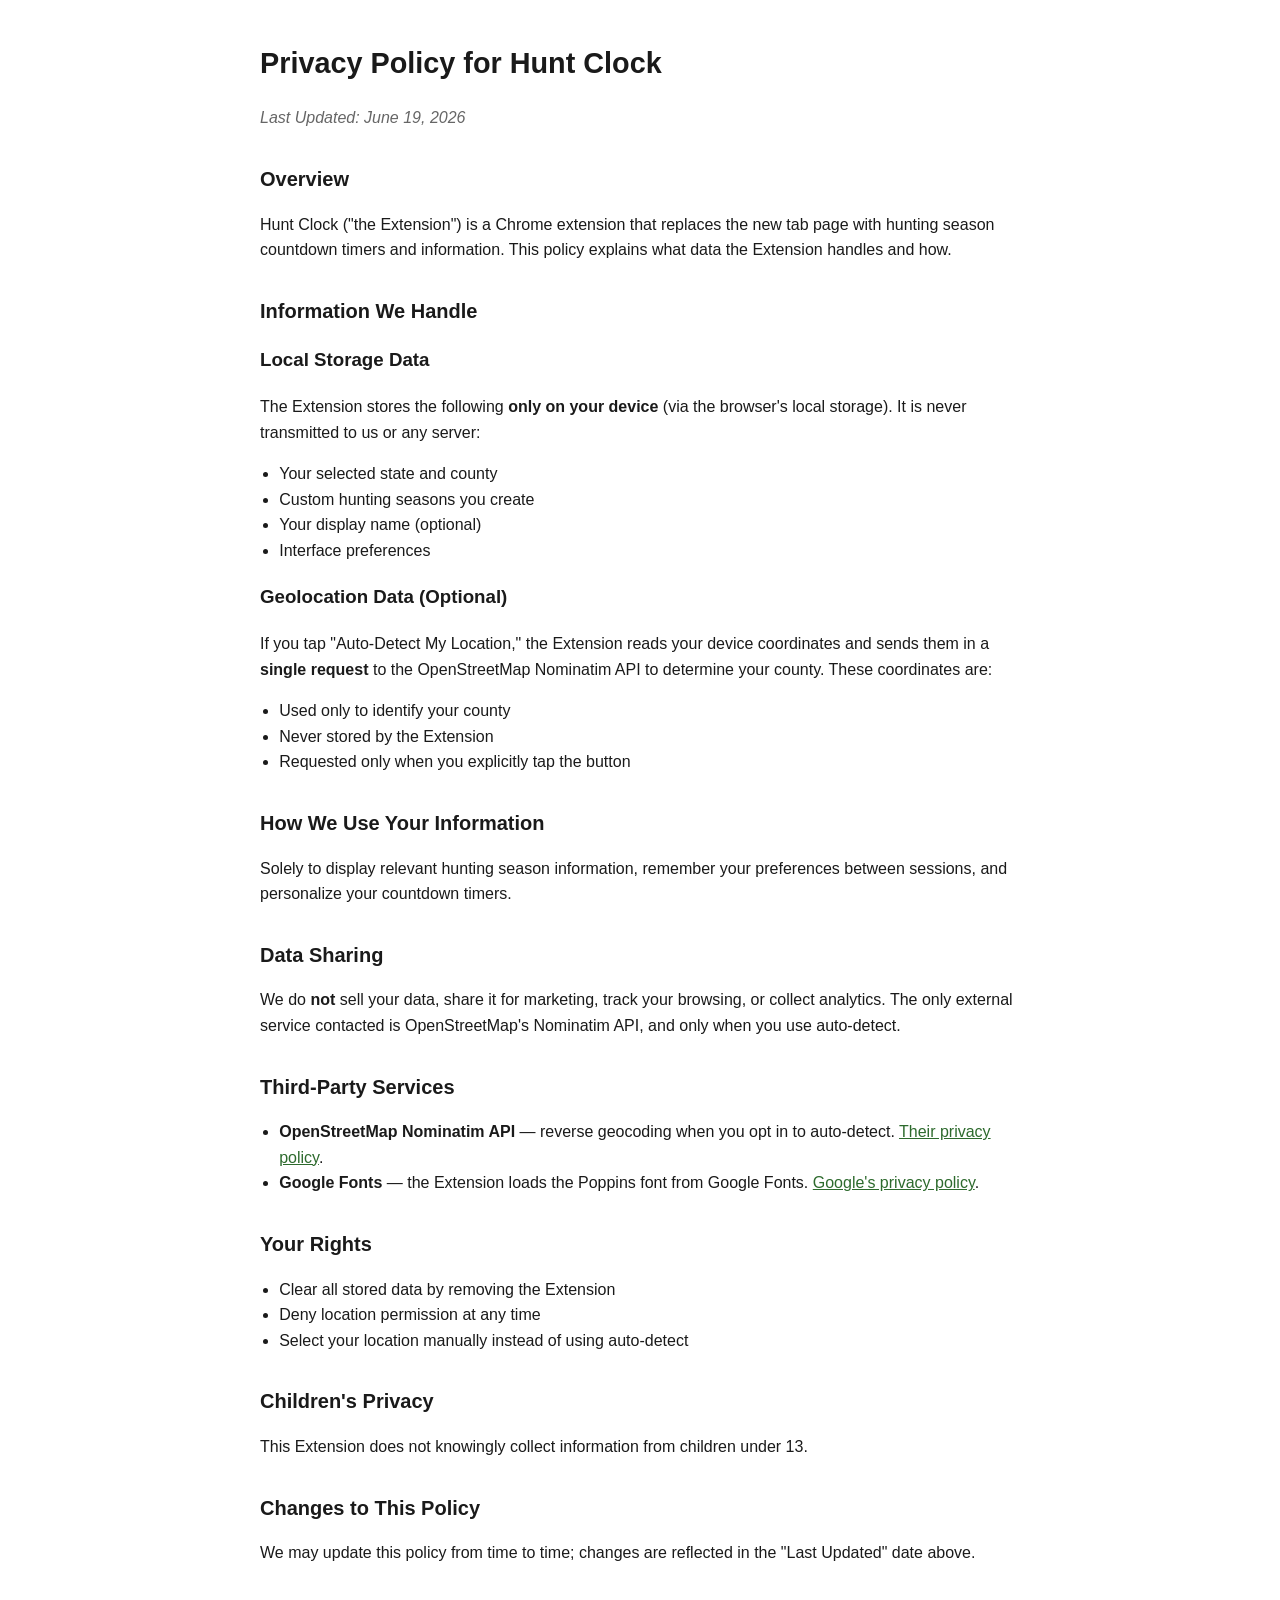
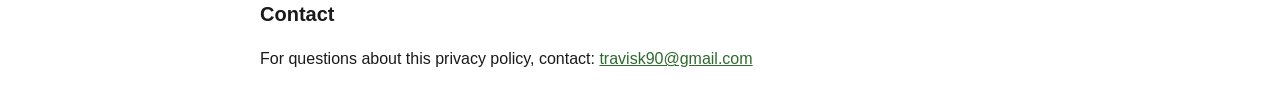
==== privacy-policy.html @ fb841e46 "Prep for Chrome Web Store: rebrand to Hunt Clock, fix manifest permissions, remove login modal, add " ====
<!DOCTYPE html>
<html lang="en">
<head>
  <meta charset="UTF-8">
  <meta name="viewport" content="width=device-width, initial-scale=1.0">
  <title>Privacy Policy — Hunt Clock</title>
  <style>
    body { max-width: 760px; margin: 40px auto; padding: 0 20px; font-family: -apple-system, BlinkMacSystemFont, "Segoe UI", Roboto, sans-serif; line-height: 1.6; color: #1a1a1a; }
    h1 { font-size: 1.8rem; }
    h2 { font-size: 1.25rem; margin-top: 2rem; }
    .updated { color: #666; font-style: italic; }
    a { color: #2d6a2d; }
    ul { padding-left: 1.2rem; }
  </style>
</head>
<body>
  <h1>Privacy Policy for Hunt Clock</h1>
  <p class="updated">Last Updated: June 19, 2026</p>

  <h2>Overview</h2>
  <p>Hunt Clock ("the Extension") is a Chrome extension that replaces the new tab page with hunting season countdown timers and information. This policy explains what data the Extension handles and how.</p>

  <h2>Information We Handle</h2>
  <h3>Local Storage Data</h3>
  <p>The Extension stores the following <strong>only on your device</strong> (via the browser's local storage). It is never transmitted to us or any server:</p>
  <ul>
    <li>Your selected state and county</li>
    <li>Custom hunting seasons you create</li>
    <li>Your display name (optional)</li>
    <li>Interface preferences</li>
  </ul>

  <h3>Geolocation Data (Optional)</h3>
  <p>If you tap "Auto-Detect My Location," the Extension reads your device coordinates and sends them in a <strong>single request</strong> to the OpenStreetMap Nominatim API to determine your county. These coordinates are:</p>
  <ul>
    <li>Used only to identify your county</li>
    <li>Never stored by the Extension</li>
    <li>Requested only when you explicitly tap the button</li>
  </ul>

  <h2>How We Use Your Information</h2>
  <p>Solely to display relevant hunting season information, remember your preferences between sessions, and personalize your countdown timers.</p>

  <h2>Data Sharing</h2>
  <p>We do <strong>not</strong> sell your data, share it for marketing, track your browsing, or collect analytics. The only external service contacted is OpenStreetMap's Nominatim API, and only when you use auto-detect.</p>

  <h2>Third-Party Services</h2>
  <ul>
    <li><strong>OpenStreetMap Nominatim API</strong> — reverse geocoding when you opt in to auto-detect. <a href="https://osmfoundation.org/wiki/Privacy_Policy">Their privacy policy</a>.</li>
    <li><strong>Google Fonts</strong> — the Extension loads the Poppins font from Google Fonts. <a href="https://policies.google.com/privacy">Google's privacy policy</a>.</li>
  </ul>

  <h2>Your Rights</h2>
  <ul>
    <li>Clear all stored data by removing the Extension</li>
    <li>Deny location permission at any time</li>
    <li>Select your location manually instead of using auto-detect</li>
  </ul>

  <h2>Children's Privacy</h2>
  <p>This Extension does not knowingly collect information from children under 13.</p>

  <h2>Changes to This Policy</h2>
  <p>We may update this policy from time to time; changes are reflected in the "Last Updated" date above.</p>

  <h2>Contact</h2>
  <p>For questions about this privacy policy, contact: <a href="mailto:travisk90@gmail.com">travisk90@gmail.com</a></p>
</body>
</html>
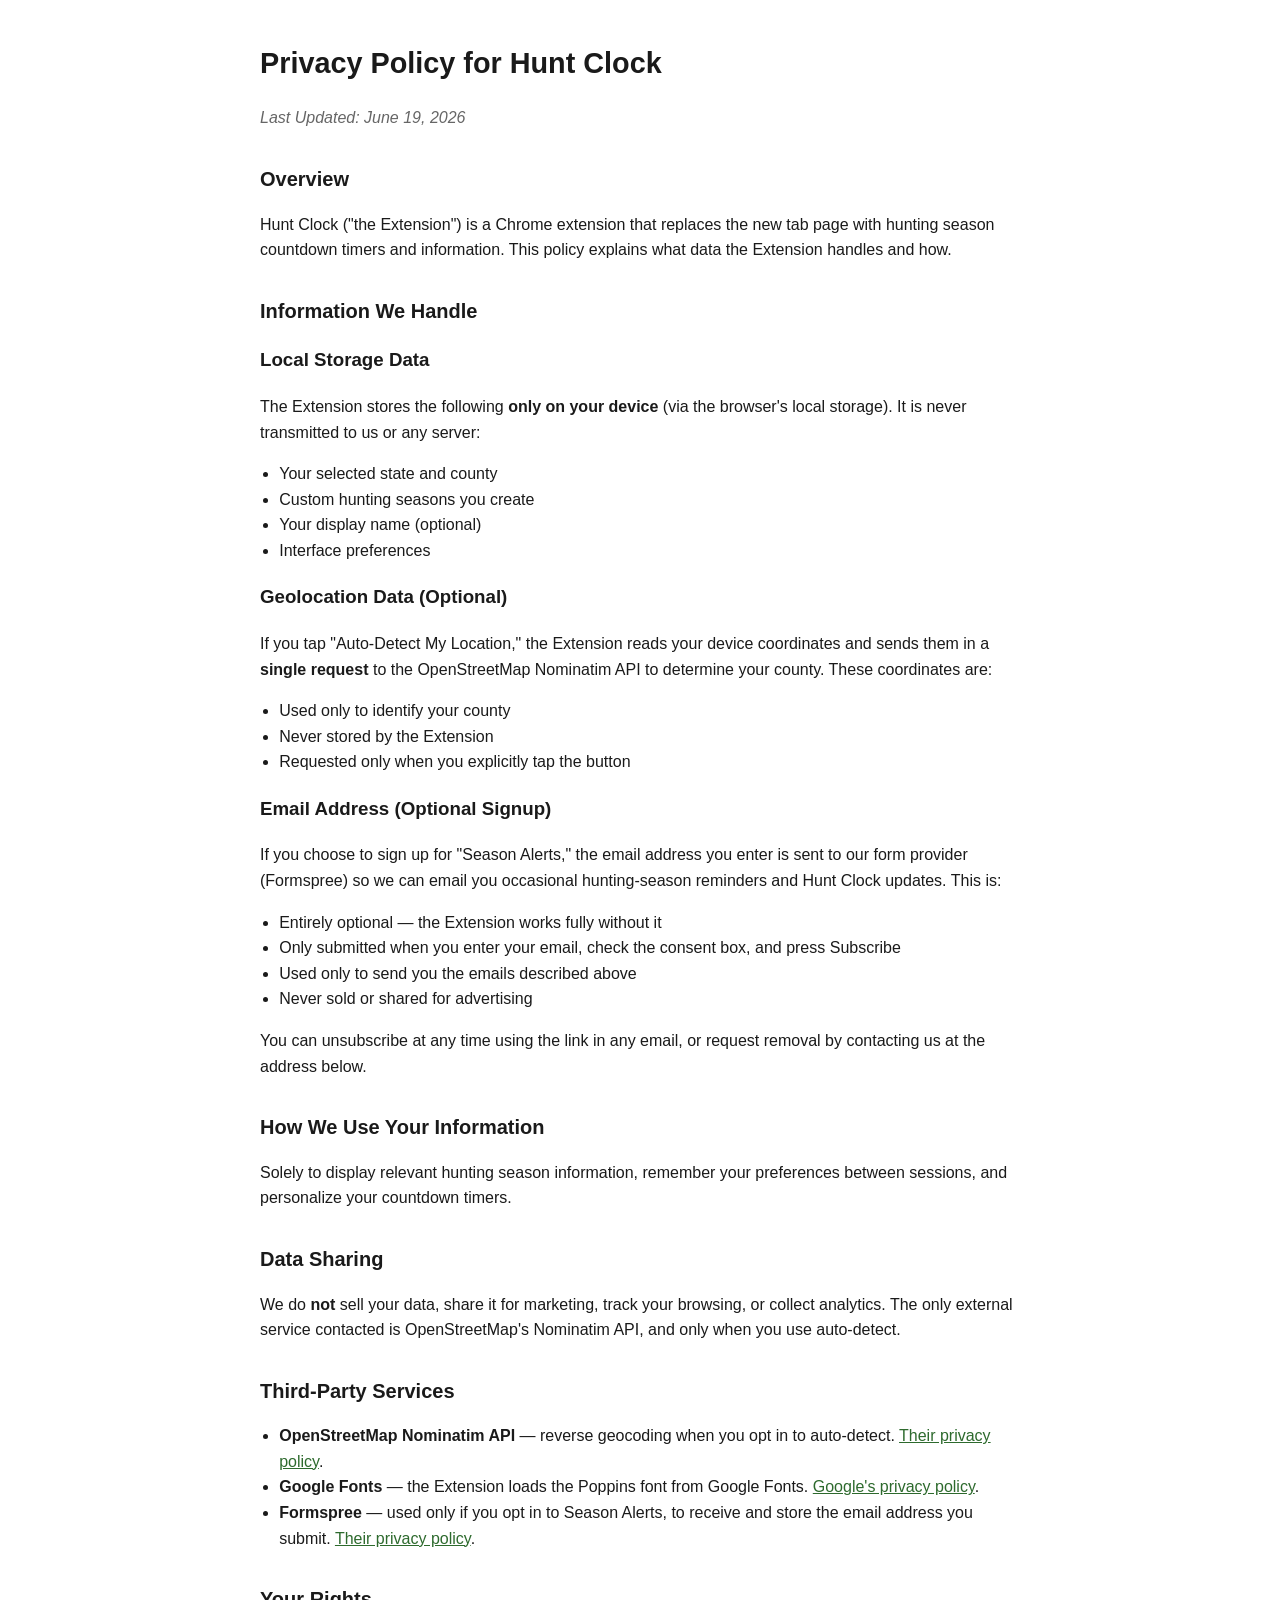
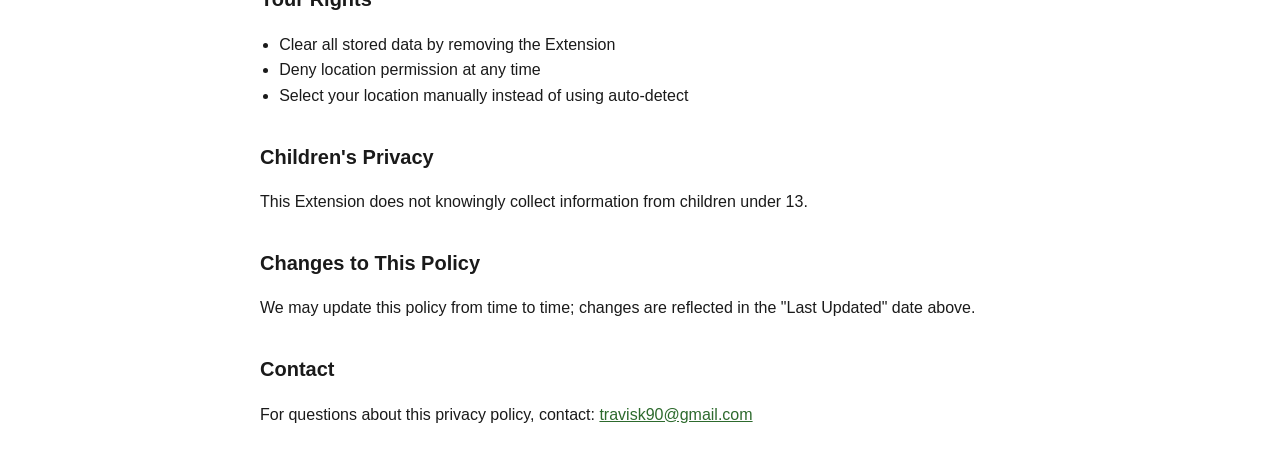
==== commit a5aba089: "Add optional opt-in email signup (Season Alerts) via Formspree - New 'Season Alerts' menu item + con" ====
--- a/privacy-policy.html
+++ b/privacy-policy.html
@@ -38,6 +38,16 @@
     <li>Requested only when you explicitly tap the button</li>
   </ul>
 
+  <h3>Email Address (Optional Signup)</h3>
+  <p>If you choose to sign up for "Season Alerts," the email address you enter is sent to our form provider (Formspree) so we can email you occasional hunting-season reminders and Hunt Clock updates. This is:</p>
+  <ul>
+    <li>Entirely optional — the Extension works fully without it</li>
+    <li>Only submitted when you enter your email, check the consent box, and press Subscribe</li>
+    <li>Used only to send you the emails described above</li>
+    <li>Never sold or shared for advertising</li>
+  </ul>
+  <p>You can unsubscribe at any time using the link in any email, or request removal by contacting us at the address below.</p>
+
   <h2>How We Use Your Information</h2>
   <p>Solely to display relevant hunting season information, remember your preferences between sessions, and personalize your countdown timers.</p>
 
@@ -48,6 +58,7 @@
   <ul>
     <li><strong>OpenStreetMap Nominatim API</strong> — reverse geocoding when you opt in to auto-detect. <a href="https://osmfoundation.org/wiki/Privacy_Policy">Their privacy policy</a>.</li>
     <li><strong>Google Fonts</strong> — the Extension loads the Poppins font from Google Fonts. <a href="https://policies.google.com/privacy">Google's privacy policy</a>.</li>
+    <li><strong>Formspree</strong> — used only if you opt in to Season Alerts, to receive and store the email address you submit. <a href="https://formspree.io/legal/privacy-policy/">Their privacy policy</a>.</li>
   </ul>
 
   <h2>Your Rights</h2>
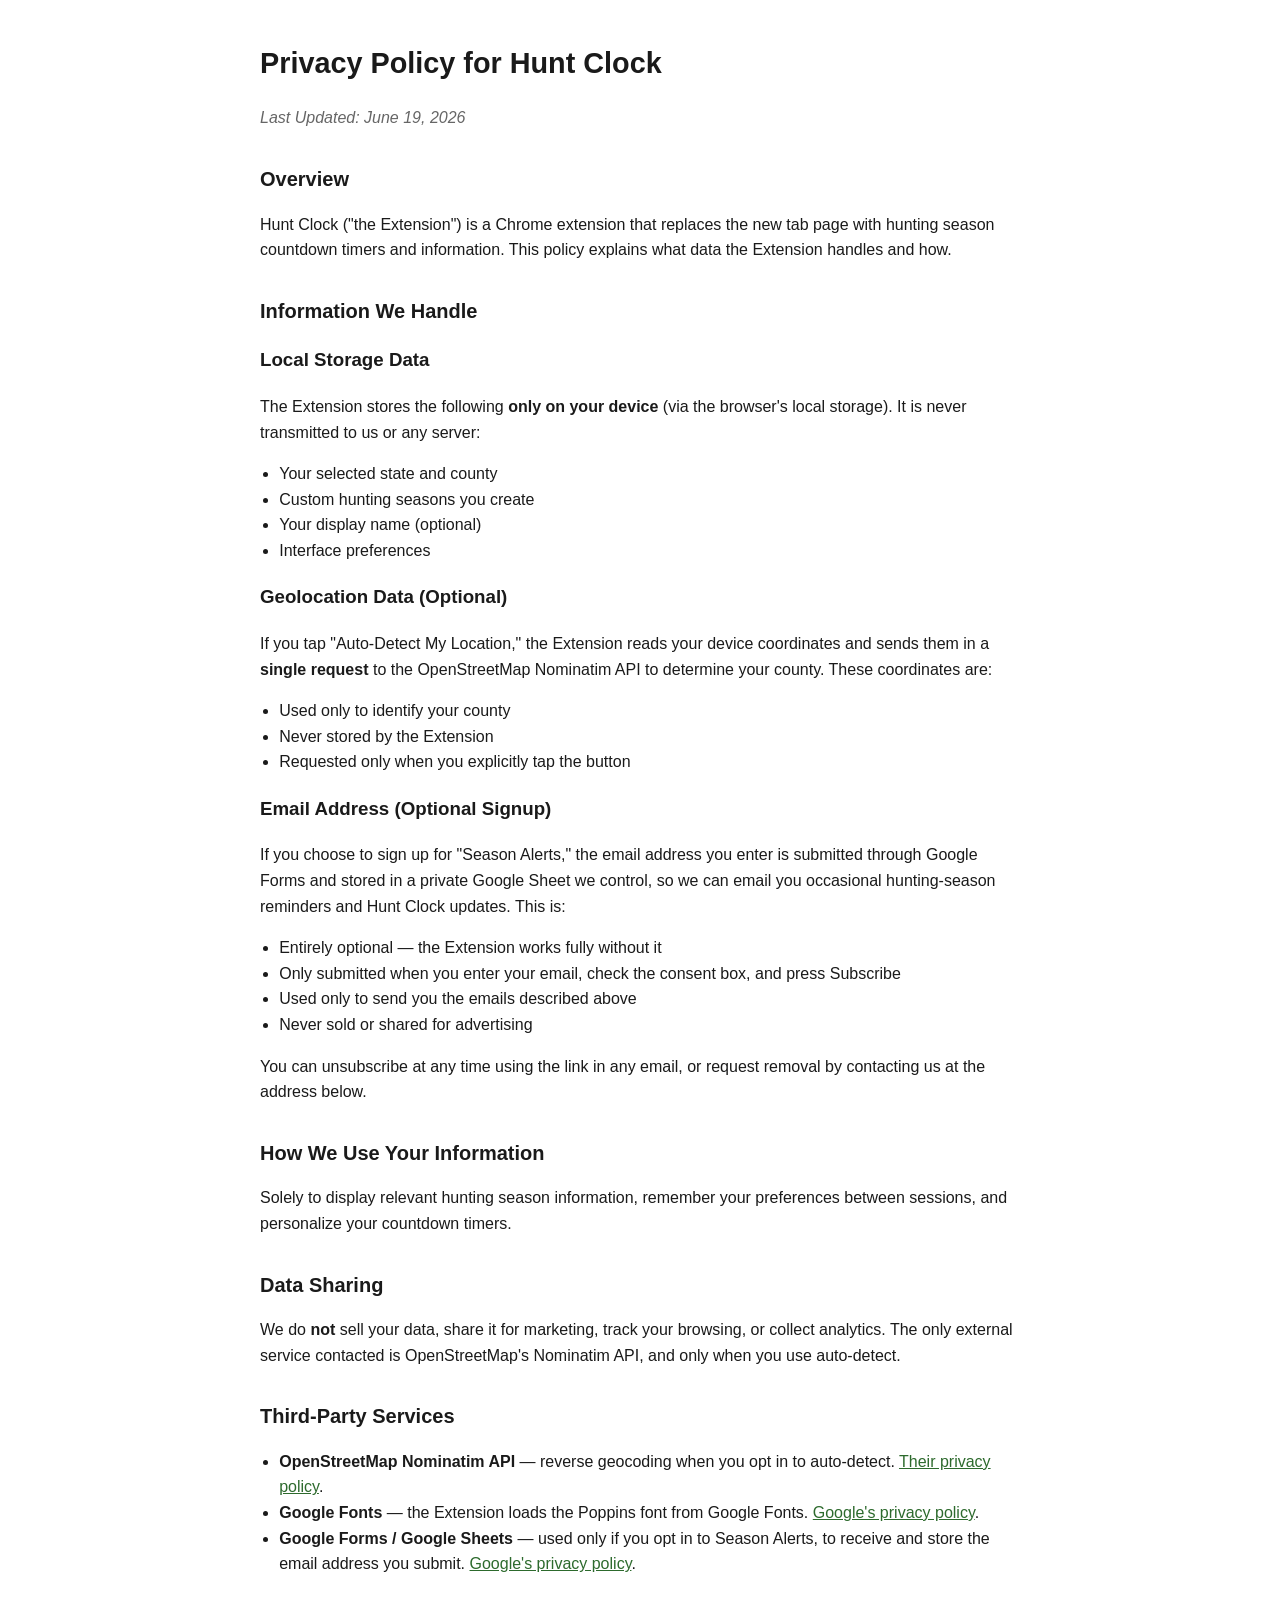
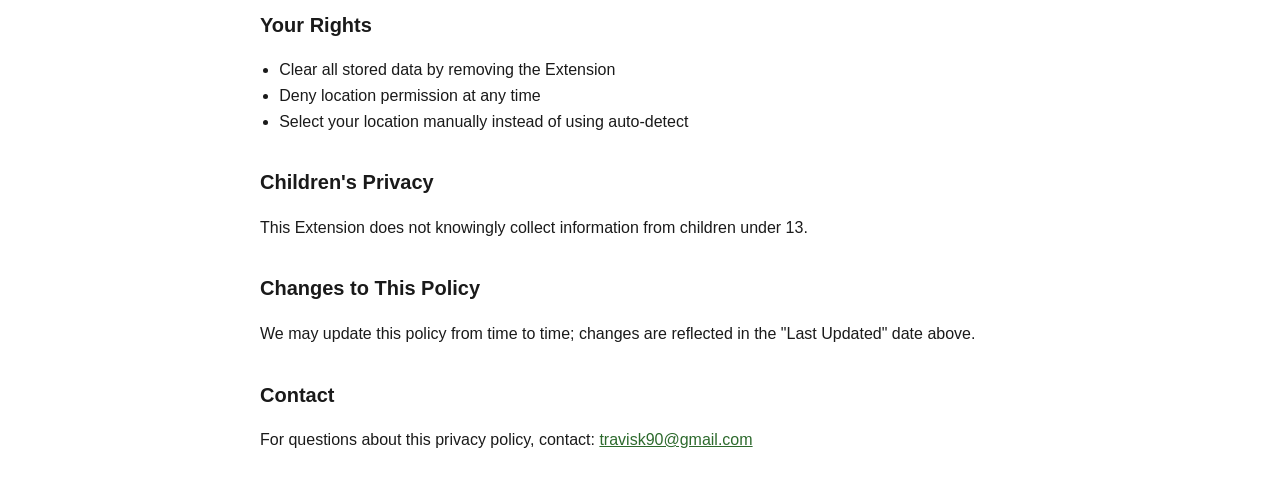
==== commit 097adce5: "Season end dates + greeting + to-do list + About link; email via Google Form - Add season End Date f" ====
--- a/privacy-policy.html
+++ b/privacy-policy.html
@@ -39,7 +39,7 @@
   </ul>
 
   <h3>Email Address (Optional Signup)</h3>
-  <p>If you choose to sign up for "Season Alerts," the email address you enter is sent to our form provider (Formspree) so we can email you occasional hunting-season reminders and Hunt Clock updates. This is:</p>
+  <p>If you choose to sign up for "Season Alerts," the email address you enter is submitted through Google Forms and stored in a private Google Sheet we control, so we can email you occasional hunting-season reminders and Hunt Clock updates. This is:</p>
   <ul>
     <li>Entirely optional — the Extension works fully without it</li>
     <li>Only submitted when you enter your email, check the consent box, and press Subscribe</li>
@@ -58,7 +58,7 @@
   <ul>
     <li><strong>OpenStreetMap Nominatim API</strong> — reverse geocoding when you opt in to auto-detect. <a href="https://osmfoundation.org/wiki/Privacy_Policy">Their privacy policy</a>.</li>
     <li><strong>Google Fonts</strong> — the Extension loads the Poppins font from Google Fonts. <a href="https://policies.google.com/privacy">Google's privacy policy</a>.</li>
-    <li><strong>Formspree</strong> — used only if you opt in to Season Alerts, to receive and store the email address you submit. <a href="https://formspree.io/legal/privacy-policy/">Their privacy policy</a>.</li>
+    <li><strong>Google Forms / Google Sheets</strong> — used only if you opt in to Season Alerts, to receive and store the email address you submit. <a href="https://policies.google.com/privacy">Google's privacy policy</a>.</li>
   </ul>
 
   <h2>Your Rights</h2>
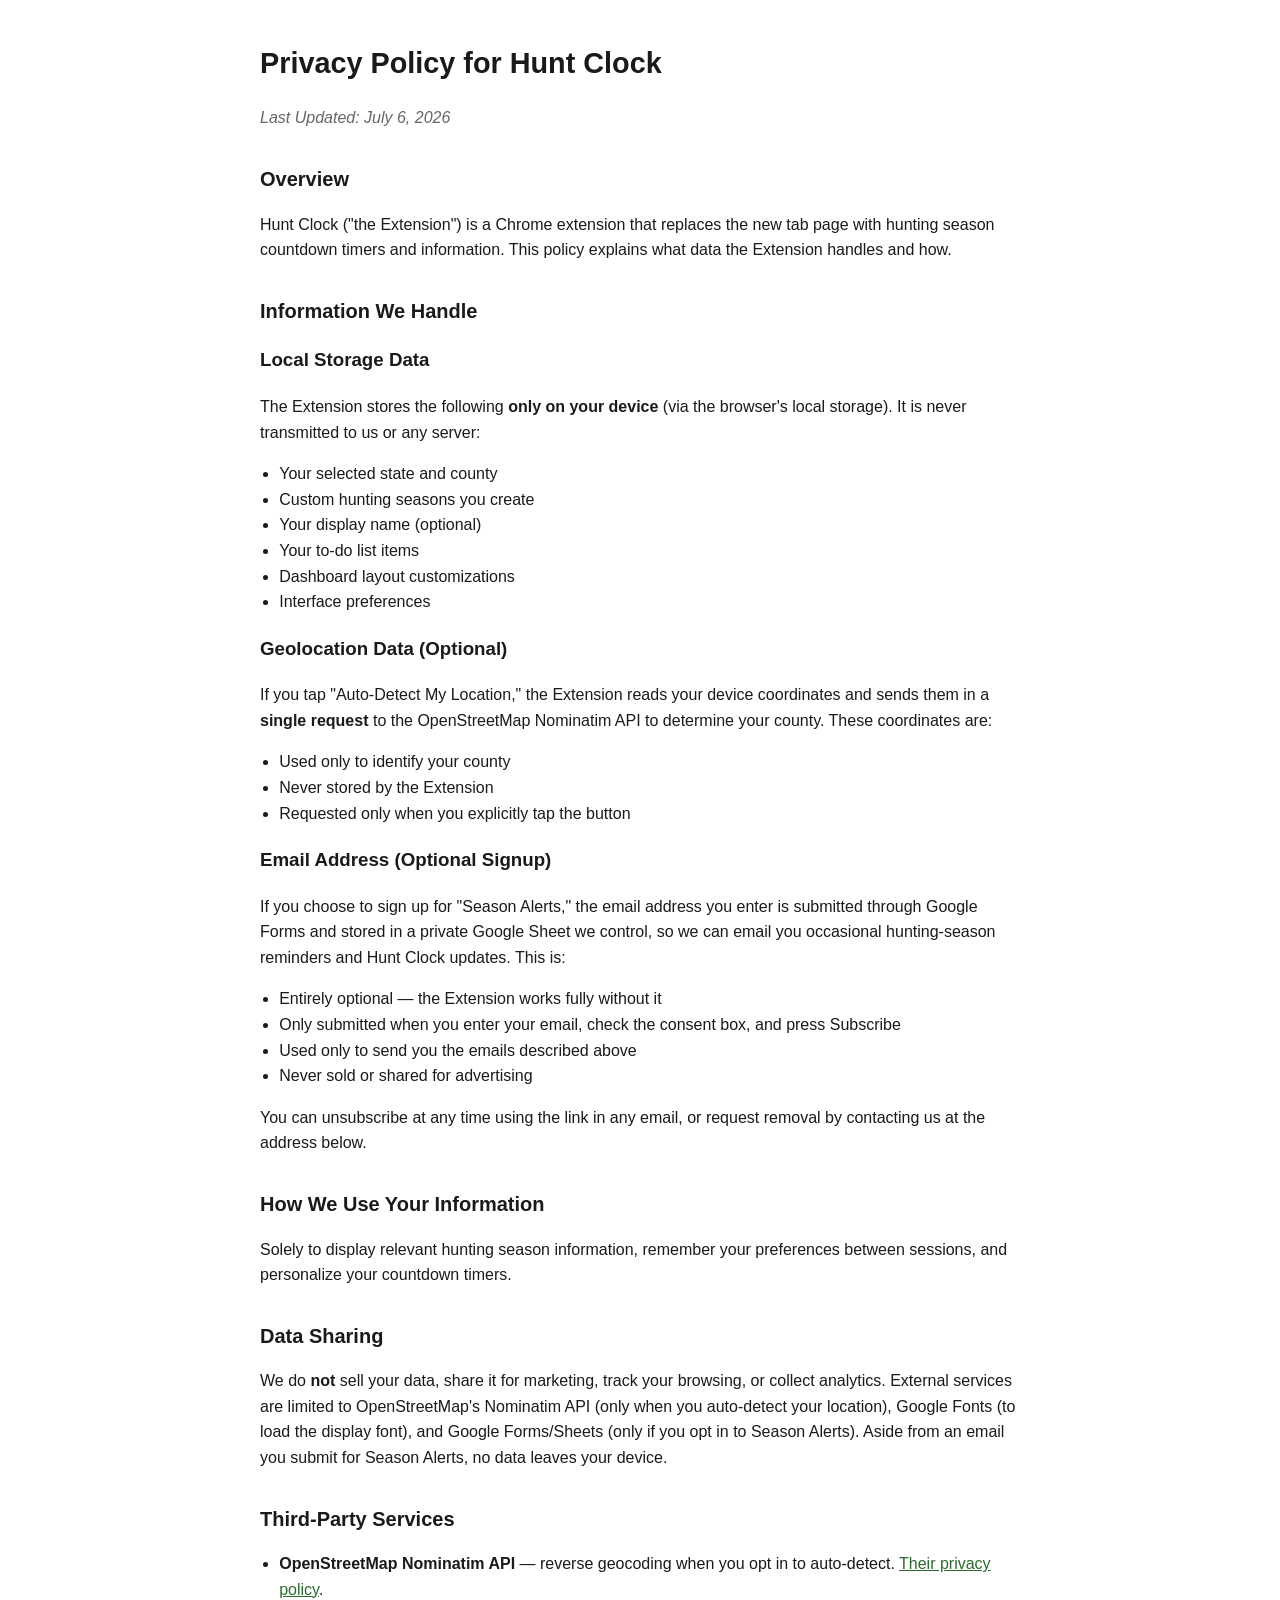
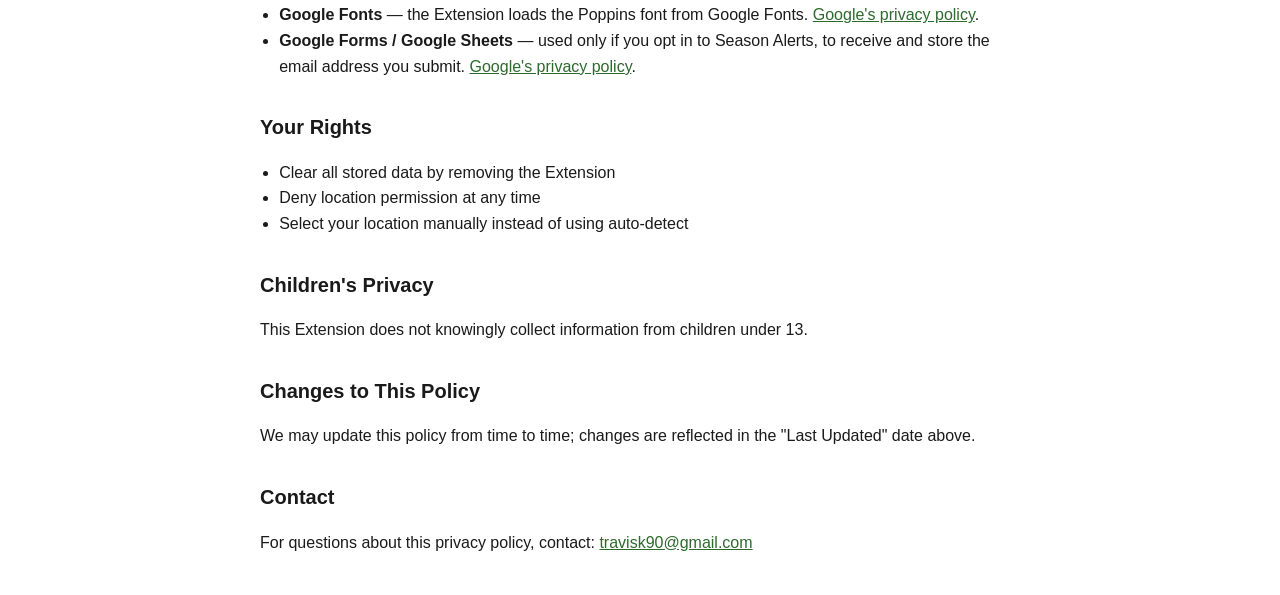
==== commit 49f5a29e: "Update privacy policy: disclose to-do/layout storage, Google Forms email, correct external-services " ====
--- a/privacy-policy.html
+++ b/privacy-policy.html
@@ -15,7 +15,7 @@
 </head>
 <body>
   <h1>Privacy Policy for Hunt Clock</h1>
-  <p class="updated">Last Updated: June 19, 2026</p>
+  <p class="updated">Last Updated: July 6, 2026</p>
 
   <h2>Overview</h2>
   <p>Hunt Clock ("the Extension") is a Chrome extension that replaces the new tab page with hunting season countdown timers and information. This policy explains what data the Extension handles and how.</p>
@@ -27,6 +27,8 @@
     <li>Your selected state and county</li>
     <li>Custom hunting seasons you create</li>
     <li>Your display name (optional)</li>
+    <li>Your to-do list items</li>
+    <li>Dashboard layout customizations</li>
     <li>Interface preferences</li>
   </ul>
 
@@ -52,7 +54,7 @@
   <p>Solely to display relevant hunting season information, remember your preferences between sessions, and personalize your countdown timers.</p>
 
   <h2>Data Sharing</h2>
-  <p>We do <strong>not</strong> sell your data, share it for marketing, track your browsing, or collect analytics. The only external service contacted is OpenStreetMap's Nominatim API, and only when you use auto-detect.</p>
+  <p>We do <strong>not</strong> sell your data, share it for marketing, track your browsing, or collect analytics. External services are limited to OpenStreetMap's Nominatim API (only when you auto-detect your location), Google Fonts (to load the display font), and Google Forms/Sheets (only if you opt in to Season Alerts). Aside from an email you submit for Season Alerts, no data leaves your device.</p>
 
   <h2>Third-Party Services</h2>
   <ul>
